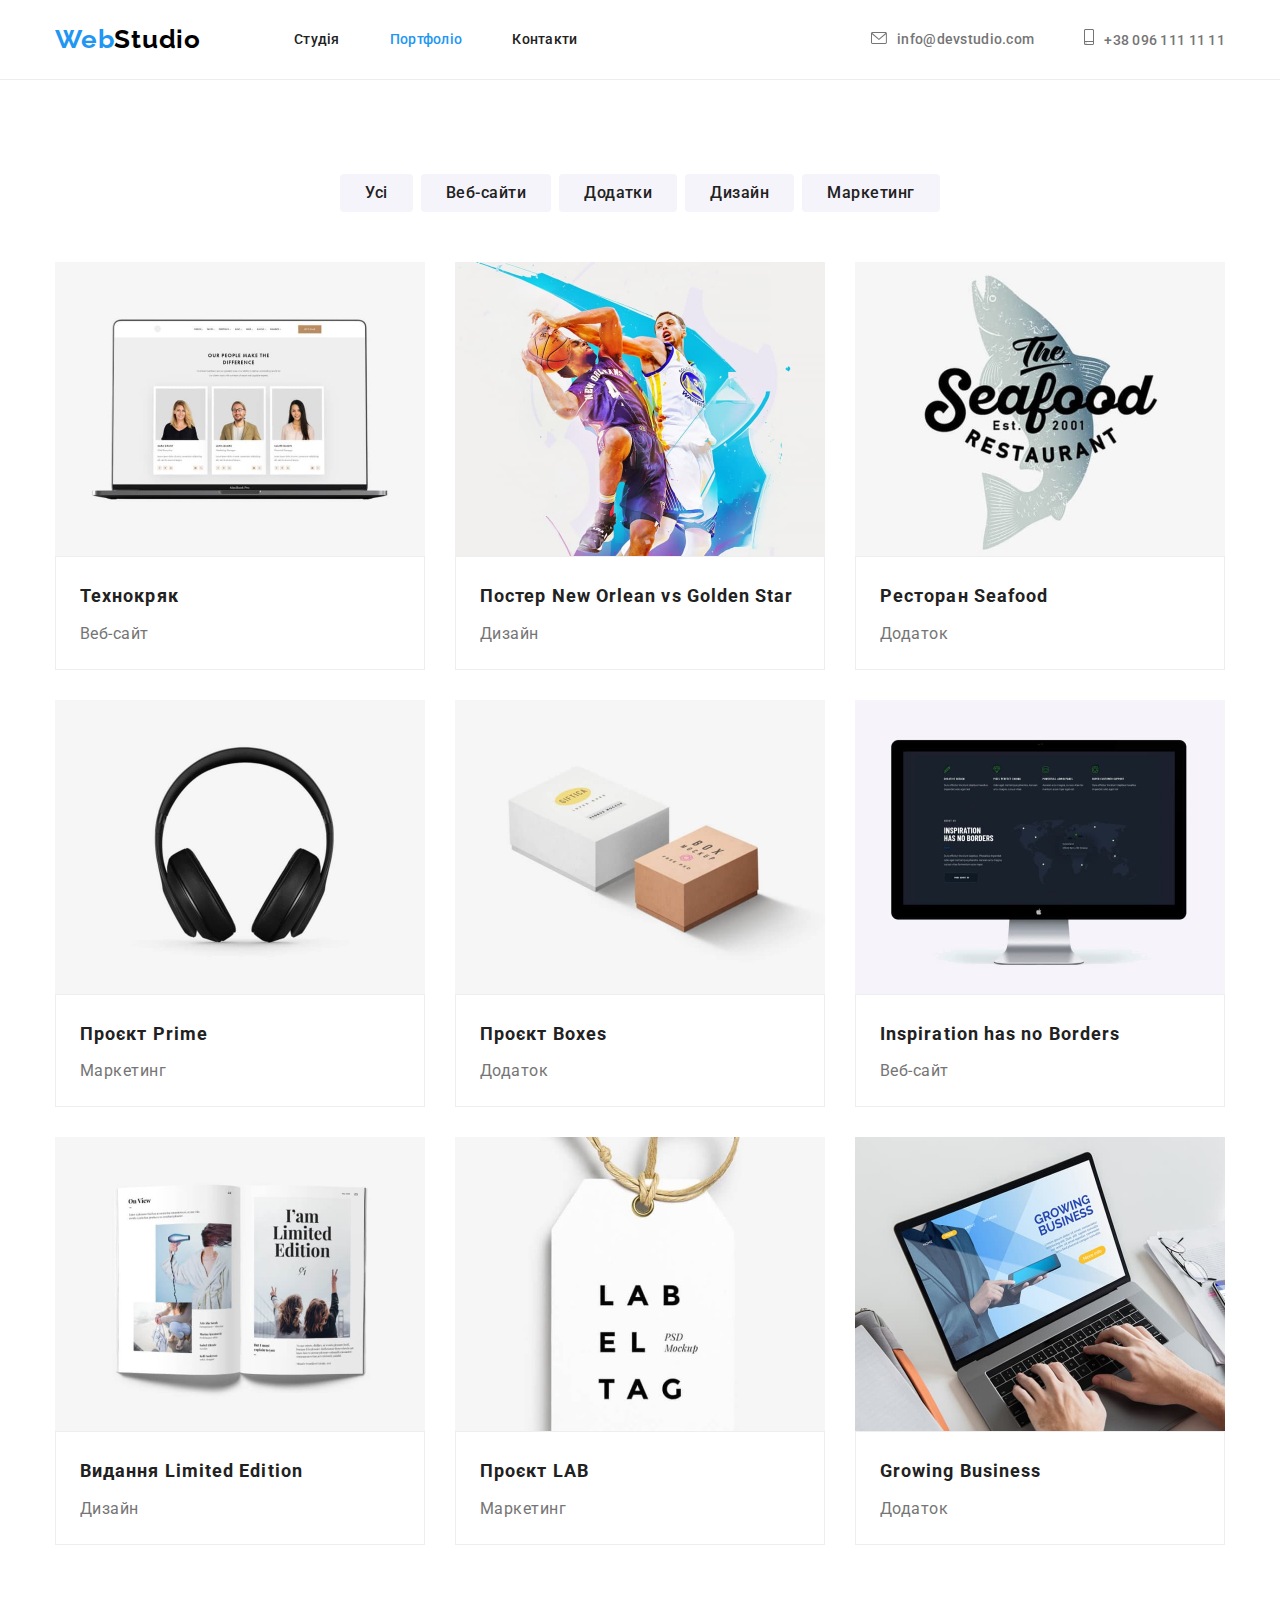
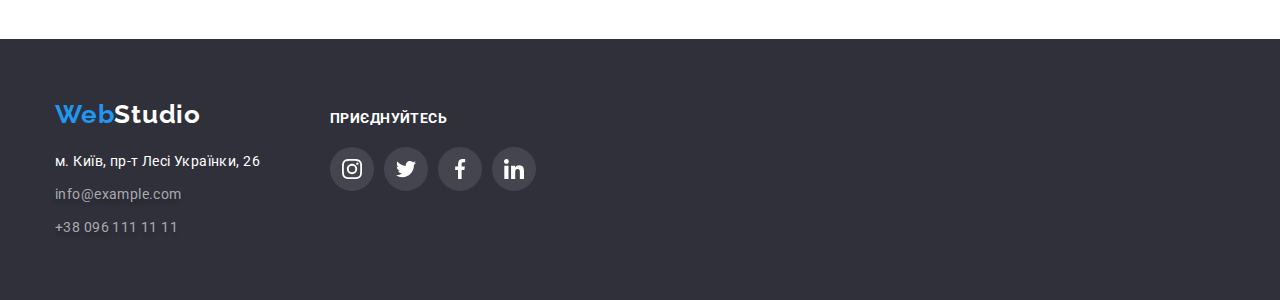
==== portfolio.html @ 7d75e86a "create-hv-04" ====
<!DOCTYPE html>
<html lang="en">
  <head>
    <meta charset="UTF-8" />
    <meta http-equiv="X-UA-Compatible" content="IE=edge" />
    <meta name="viewport" content="width=device-width, initial-scale=1.0" />
    <link rel="preconnect" href="https://fonts.googleapis.com" />
    <link rel="preconnect" href="https://fonts.gstatic.com" crossorigin />
    <link
      href="https://fonts.googleapis.com/css2?family=Raleway:wght@700&family=Roboto:wght@400;500;700;900&display=swap"
      rel="stylesheet"
    />
    <link
      rel="stylesheet"
      href="https://cdnjs.cloudflare.com/ajax/libs/modern-normalize/1.0.0/modern-normalize.min.css"
    />
    <!-- <link rel="stylesheet" href="./css/normalize.css" /> -->
    <title>Portfolio</title>
    <link rel="stylesheet" href="./css/styles.css" />
  </head>
  <body>
    <header class="header">
      <div class="container header-container">
        <nav class="navigation">
          <a href="./index.html" class="logo"
            ><span class="logo-web">Web</span
            ><span class="studio">Studio</span></a
          >
          <ul class="list navigation-list">
            <li class="navigation-item">
              <a href="./index.html" class="navigation-link link">Студія</a>
            </li>
            <li class="navigation-item">
              <a href="#" class="current navigation-link link">Портфоліо</a>
            </li>
            <li class="navigation-item">
              <a href="#" class="navigation-link link">Контакти</a>
            </li>
          </ul>
        </nav>
        <ul class="list coord-list">
          <li class="coord-item">
            <a href="maito:info@devstudio.com" class="coord-link link"
              ><svg aria-label="іконка конверт" class="mail">
                <use href="./imeges/icon.svg#icon-envelope"></use></svg
              >info@devstudio.com</a
            >
          </li>
          <li class="tel coord-item">
            <a href="tel:+380961111111" class="coord-link link"
              ><svg aria-label="іконка телефона" class="phone">
                <use href="./imeges/icon.svg#icon-smartphone"></use></svg
              >+38 096 111 11 11</a
            >
          </li>
        </ul>
      </div>
    </header>
    <main>
      <section class="section portfolio">
        <div class="container">
          <h1 class="portfolio-title">Портфоліо</h1>
          <ul class="list btn-list">
            <li class="btn-item">
              <button type="button" class="btn">Усі</button>
            </li>
            <li class="btn-item">
              <button type="button" class="btn">Веб-сайти</button>
            </li>
            <li class="btn-item">
              <button type="button" class="btn">Додатки</button>
            </li>
            <li class="btn-item">
              <button type="button" class="btn">Дизайн</button>
            </li>
            <li class="btn-item">
              <button type="button" class="btn">Маркетинг</button>
            </li>
          </ul>
          <ul class="list portfolio-list">
            <li class="project">
              <a href="#" class="project-link">
                <img src="./imeges/techno.jpg" alt="ноутбук" width="370" />
                <div class="project-div">
                  <h2 class="project-div-title">Технокряк</h2>
                  <p class="project-div-text">Веб-сайт</p>
                </div>
              </a>
            </li>
            <li class="project">
              <a href="#" class="project-link">
                <img
                  src="./imeges/poster.jpg"
                  alt="баскетболісти"
                  width="370"
                />
                <div class="project-div">
                  <h2 class="project-div-title">
                    Постер New Orlean vs Golden Star
                  </h2>
                  <p class="project-div-text">Дизайн</p>
                </div>
              </a>
            </li>
            <li class="project">
              <a href="#" class="project-link">
                <img
                  src="./imeges/restaurant.jpg"
                  alt="реклама ресторана"
                  width="370"
                />
                <div class="project-div">
                  <h2 class="project-div-title">Ресторан Seafood</h2>
                  <p class="project-div-text">Додаток</p>
                </div>
              </a>
            </li>
            <li class="project">
              <a href="#" class="project-link">
                <img src="./imeges/prime.jpg" alt="наушники" width="370" />
                <div class="project-div">
                  <h2 class="project-div-title">Проєкт Prime</h2>
                  <p class="project-div-text">Маркетинг</p>
                </div>
              </a>
            </li>
            <li class="project">
              <a href="#" class="project-link">
                <img src="./imeges/boxes.jpg" alt="коробки" width="370" />
                <div class="project-div">
                  <h2 class="project-div-title">Проєкт Boxes</h2>
                  <p class="project-div-text">Додаток</p>
                </div>
              </a>
            </li>
            <li class="project">
              <a href="#" class="project-link">
                <img src="./imeges/screen.jpg" alt="монитор" width="370" />
                <div class="project-div">
                  <h2 class="project-div-title">Inspiration has no Borders</h2>
                  <p class="project-div-text">Веб-сайт</p>
                </div>
              </a>
            </li>
            <li class="project">
              <a href="#" class="project-link">
                <img src="./imeges/edition.jpg" alt="книга" width="370" />
                <div class="project-div">
                  <h2 class="project-div-title">Видання Limited Edition</h2>
                  <p class="project-div-text">Дизайн</p>
                </div>
              </a>
            </li>
            <li class="project">
              <a href="#" class="project-link">
                <img src="./imeges/lab.jpg" alt="этикетка" width="370" />
                <div class="project-div">
                  <h2 class="project-div-title">Проєкт LAB</h2>
                  <p class="project-div-text">Маркетинг</p>
                </div>
              </a>
            </li>
            <li class="project">
              <a href="#" class="project-link">
                <img src="./imeges/netbook.jpg" alt="нетбук" width="370" />
                <div class="project-div">
                  <h2 class="project-div-title">Growing Business</h2>
                  <p class="project-div-text">Додаток</p>
                </div>
              </a>
            </li>
          </ul>
        </div>
      </section>
    </main>
    <!-- =================FOOTER================== -->
    <footer class="footer-portfolio">
      <div class="container footer-container">
        <div class="logo-address">
        <a href="./index.html" class="logo-footer"
          ><span class="logo-web">Web</span
          ><span class="studio-footer">Studio</span></a
        >
        <address class="footer-address">
          <ul class="list address">
            <li class="address-list">
              <a
                href="https://goo.gl/maps/hEYsXcacAsuqG2PV6"
                class="footer-address-link link"
                target="_blank"
                rel="noopener noreferrer nofollow"
                >м. Київ, пр-т Лесі Українки, 26</a
              >
            </li>
            <li class="address-list">
              <a href="mailto:info@example.com" class="address-link link"
                >info@example.com</a
              >
            </li>
            <li class="address-list">
              <a href="tel:+380961111111" class="address-link link"
                >+38 096 111 11 11</a
              >
            </li>
          </ul>
        </address>
        </div>
        <div class="join">
          <p class="social-list-title">приєднуйтесь</p>
          <ul class="social-list list">
            <li class="social-list-item">
              <a href="" class="social-list-link footer-link">
                <svg aria-label="іконка інстаграму" class="social-list-icon footer-icon">
                  <use href="./imeges/icon.svg#icon-instagram"></use>
                </svg>
              </a>
            </li>
            <li class="social-list-item">
              <a href="" class="social-list-link footer-link">
                <svg aria-label="іконка твітеру" class="social-list-icon footer-icon">
                  <use href="./imeges/icon.svg#icon-twitter"></use>
                </svg>
              </a>
            </li>
            <li class="social-list-item">
              <a href="" class="social-list-link footer-link">
                <svg aria-label="іконка фейсбука" class="social-list-icon footer-icon">
                  <use href="./imeges/icon.svg#icon-facebook"></use>
                </svg>
              </a>
            </li>
            <li class="social-list-item">
              <a href="" class="social-list-link footer-link">
                <svg aria-label="іконка лінкедіну" class="social-list-icon footer-icon">
                  <use href="./imeges/icon.svg#icon-linkedin"></use>
                </svg>
              </a>
            </li>
          </ul>
        </div>
      </div>
    </footer>
  </body>
</html>
---- css/styles.css ----
:root {
    --primary-color:#212121;
    --secondary-color:#757575;
    --dark-gray:#2F303A;
    --accent-color:#2196F3;
    --header-border:#ECECEC;
    --card-border-color:#EEEEEE;
    --common-white:#FFFFFF;
    --back-color:#F5F4FA;
    --clear-white:rgba(100%,100%,100%,60%);
    --logo-color:#000000;
    --icon-color:#AFB1B8;
    --button-hover-color:#188CE8;
    --shadow-color:rgba(0, 0, 0, 0.25);
    --logo-font:"Raleway",sans-serif;
    --main-font:"Roboto",sans-serif;
    --primary-title-size:44px;
    --secondary-title-size:36px;
    --title-size:26px;
    --text-size:18px;
    --primary-text-size:14px;
    --secondary-text-size:16px;
    --bold:700;
    --extra-bold:900;
    --medium:500;
    --regular:400;
}

body {
    background-color: var(--common-white);
    color: var(--primary-color);
    font-family: 'Roboto', sans-serif;
    font-size: var(--primary-text-size);
    letter-spacing: 0.03em;
}

h1,
h2,
h3,
h4,
h5,
h6,
p {
    margin: 0;
}

ul {
    margin: 0px;
    padding: 0px;
}

img {
    display: block;
    max-width: 100%;
    height: auto;
}

address {
    font-style: normal;
}

button {
    display: block;
    margin: 0 auto;
    cursor: pointer;
    border: none;
    border-radius: 4px;
}

.section {
    padding-top: 94px;
    padding-bottom: 94px;
}

.container{
    width: 1200px;
    margin: 0 auto;
    padding: 0 15px;
}

.list {
    list-style: none;
    padding-left: 0;
    margin: 0;
}

.link {
    text-decoration: none;
}

/* =========HEADER========= */


.header {
    box-sizing: border-box;
    padding-top: 24px;
    padding-bottom: 24px;
    background-color: var(--common-white);
    border-bottom: 1px solid var(--header-border);  
} 

.header-container {
    display: flex;
    align-items: center;
}


.logo {
    margin-right: 93px;
    font-family:var(--logo-font);
    font-weight: var(--bold);
    text-decoration: none;
    font-size: var(--title-size);
    line-height: 1.19;
    letter-spacing: 0.03em; 
}


.logo-web {
    color: var(--accent-color);
}
.studio {
    color: var(--logo-color);
}

.navigation {
    display: flex;
    align-items: center;
}

.navigation-list {
    display: flex;
}

.navigation-item:not(:last-child) {
    margin-right: 50px;
} 

.navigation-link {
    font-family: var(--main-font);
    font-weight: var(--medium);
    font-size: var(--primary-text-size);
    line-height: 1.14;
    letter-spacing: 0.02em;
    color: var(--primary-color);
}

.current,
.navigation-link:hover,
.navigation-link:focus,
.coord-link:hover,
.coord-link:focus {
    color: var(--accent-color);
    /* fill: var(--accent-color); */
    fill:currentColor;
}


.coord-list {
    display: flex;
    margin-left: auto;
    align-items: center;
}

/* .coord-item {
    display: flex;
} */

.coord-item:not(:last-child) {
    margin-right: 50px;
}

.coord-link {
    font-family: var(--main-font);
    font-weight: var(--medium);
    font-size: var(--primary-text-size);
    line-height: 1.14;
    letter-spacing: 0.02em;
    color:var(--secondary-color);
    fill: currentColor;
}

.mail {
    width: 16px;
    height: 12px;
    margin-right: 10px;
}

.phone {
    width: 10px;
    height: 16px;
    margin-right: 10px;
}


/* ==================MAIN================== */

/* Секція "Ефективні рішення для вашого бізнесу" */

.solutions {
    padding: 200px 0px;
    background-color: var(--dark-gray);
    background-image:linear-gradient(rgba(47, 48, 58, 0.4),rgba(47, 48, 58, 0.4)), url(../imeges/section-img/img.jpg);
    background-size: cover;


}

.section-title {
    width: 696px;
    margin: 0 auto;
    margin-bottom: 30px;
    font-family: var(--main-font);
    font-weight:var(--extra-bold);
    font-size: var(--primary-title-size);
    line-height: 1.36;
    text-align: center;
    letter-spacing: 0.06em;
    text-transform: uppercase;
    color:var(--common-white);
}

.button { 
    background-color: var(--accent-color);
    color: var(--common-white);
    padding: 10px 32px;
    font-family: var(--main-font);
    font-weight: var(--bold);
    font-size: var(--secondary-text-size);
    line-height: 1.87;
    letter-spacing: 0.06em;
    box-shadow: 0px 4px 4px var(--shadow-color);
}

.button:hover,
.button:focus {
    background-color: var(--button-hover-color);
    color: var(--common-white);
}


/* <--Секція "Особливості"--> */


.trait-title {
    display: none;
    text-align: center;
}

.trait-list {
    display:flex;
}

.trait-list-item {
    margin-right: 30px;
    color: var(--secondary-color);
    font-family: var(--main-font);
    font-size: var(--primary-text-size);
    line-height: 1.71;
    letter-spacing: 0.03em;
    width: 270px;
}

.trait-list-item:last-child {
    margin-right: 0px;
}


.icon-div {
    width: 270px;
    height: 120px;
    padding: 25px 100px;
    background-color: var(--back-color);
    margin-bottom: 30px;
    border-radius: 4px;


}

.svg-item {
    display: block;
    width: 70px;
    height: 70px;
    
}

.trait-list-title {
    margin-bottom: 10px;
    color: var(--primary-color);
    font-family: var(--main-font);
    font-style: normal;
    font-weight: var(--bold);
    font-size: var(--primary-text-size);
    line-height: 1.14;
    letter-spacing: 0.03em;
    text-transform: uppercase;
}


/* Секція "Чим ми займаємося" */

.activity {
    padding-top: 0;
}

.activity-title {
    margin-bottom: 50px;
    font-family: var(--main-font);
    font-style: normal;
    font-weight: var(--bold);
    font-size: var(--secondary-title-size);
    line-height: 1.16;
    text-align: center;
    color:var(--primary-color);
    letter-spacing: 0.03em;
}

.activity-list {
    display: flex;
    background-color: var(--common-white);
}

.activity-item:not(:last-child) {
    margin-right: 30px;
}

/* Секція "Наша команда" */

.team {
    background-color: var(--back-color);
}

.team-title {
    margin-bottom: 50px;
    font-family: var(--main-font);
    font-weight: var(--bold);
    font-size: var(--secondary-title-size);
    line-height: 1.16;
    text-align: center;
    letter-spacing: 0.03em;
    color:var(--primary-color);
}

.team-list {
    display: flex;
}

.team-item {
    margin-right: 30px;
    background-color: var(--common-white);
    box-shadow: 0px 4px 4px var(--shadow-color);
    border-radius: 0px 0px 4px 4px;
}

.team-item:last-child {
    margin-right: 0px;
}


.div-team {
    padding: 30px 0px;
    text-align: center;
}

.team-item-title {
    font-family: var(--main-font);
    font-style: normal;
    font-weight: var(--medium);
    font-size: var(--secondary-text-size);
    line-height: 1.19;
    letter-spacing: 0.03em;
    color:var(--primary-color);
    margin-bottom: 10px;
}

.major {
    text-align: center;
    font-family: var(--main-font);
    font-size: var(--secondary-text-size);
    line-height: 1.19;
    letter-spacing: 0.03em;
    color:var(--secondary-color);
    margin-bottom: 16px;
}

.social-list-icon {
    width: 20px;
    height: 20px;
    fill: var(--icon-color);
}

.social-list {
    display: flex;
    justify-content: center;
    column-gap: 10px;

}

.social-list-link {
    display: flex;
    align-items: center;
    justify-content: center;
    width: 44px;
    height: 44px;
    border-radius: 50%;
}

.social-list-link:hover,
.social-list-link:focus {
    background-color: var(--accent-color);
}

.social-list-link:hover .social-list-icon,
.social-list-link:focus .social-list-icon {
    fill: var(--common-white);
}

/* =======Секція "Постійні клієнти"======== */

.client-link {
    fill: var(--icon-color);
}

.clients-title {
    text-align: center;
    font-family: var(--main-font);
    font-weight: var(--bold);
    font-size: 36px;
    line-height: 1.17;
    letter-spacing: 0.03em;
    margin-bottom: 50px;
}

.client-div {
    width: 170px;
    height: 92px;
    padding: 16px 32px;
    border: 1px solid var(--icon-color);
    border-radius: 4px;
    background-color: var(--common-white);

}



.client-list {
    display: flex;
    gap:30px;
}

.client-logo {
    width: 106px;
    height: 60px;
}

.client-link:hover,
.client-link:focus {
    color: var(--accent-color);
    fill:currentColor;
}


  /* =========FOOTER========= */


.footer-container {
    display: flex;
}

.logo-address {
    margin-right: 70px;
}

.footer,
.footer-portfolio {
    background-color: var(--dark-gray);
    padding-top: 60px;
    padding-bottom: 60px;
}


.footer-address {
    padding: 0px; 
}

.address {
    text-decoration: none;
}

.address-list {
    margin-bottom: 9px;
}

.address-list:last-child {
    margin-bottom: 0px;
}


.footer-address-link {
    color:var(--common-white);
    font-family: var(--main-font);
    font-style: normal;
    font-size: var(--primary-text-size);
    line-height: 1.71;
    letter-spacing: 0.03em;
}

.footer-address-link:hover,
.footer-address-link:focus,
.address-link:hover,
.address-link:focus {
    color: var(--accent-color);
}


.address-link {
    color: var(--clear-white);
    font-family: var(--main-font);
    font-style: normal;
    font-size: var(--primary-text-size);
    line-height: 1.71;
    letter-spacing: 0.03em;
    text-shadow: 0px 4px 4px var(--shadow-color);
}


.logo-footer {
    font-family: var(--logo-font);
    font-weight: var(--bold);
    text-decoration: none;
    font-size: var(--title-size);
    line-height: 1.19;
    letter-spacing: 0.03em;
    display: inline-block;
    margin-bottom: 20px;
}

.studio-footer {
    color:var(--common-white);
    
}


.footer-link {
    background: rgba(255, 255, 255, 0.1);
}

.footer-icon {
    fill:var(--common-white);
}

.join {
    padding-top: 12px;
    padding-bottom: 40px;
}

.social-list-title {
    font-family: var(--main-font);
    font-weight: var(--bold);
    font-size: 14px;
    line-height: 1.14;
    letter-spacing: 0.03em;
    text-transform: uppercase;
    color: var(--common-white);
    margin-bottom: 20px;
}


 /* < -- main for portfolio --> */


.portfolio-title {
    text-align: center;
    display: none;
}

.btn {
    background-color: var(--back-color);
    border: none;
    border-radius: 4px;
    font-family: var(--main-font);
    font-style: normal;
    font-weight: var(--medium);
    font-size: var(--secondary-text-size);
    line-height: 1.62;
    text-align: center;
    color: var(--primary-color);
    letter-spacing: 0.03em;
    cursor: pointer;
}

.btn:hover,
.btn:focus {
    background-color: var(--accent-color);
    color: var(--common-white);
    box-shadow: 0px 4px 4px var(--shadow-color);
}

.btn {
    padding: 6px 22px;
}

.btn:first-child {
    padding: 6px 25px;
}


.btn-list {
    display: flex;
    justify-content: center;
    margin-bottom: 50px;
}


.btn-item:not(:last-child) {
    margin-right: 8px;
}


.portfolio-list {
    display: flex;
    flex-wrap: wrap;
    gap: 30px;
}

.project-div {
    padding: 20px 24px;
    text-decoration: none;
    border: 1px solid var(--card-border-color);

}

.project-div-title {
    margin-bottom: 4px;
    font-family: var(--main-font);
    font-style: normal;
    font-weight: var(--bold);
    font-size: var(--text-size);
    line-height: 2.1;
    letter-spacing: 0.06em;
    color: var(--main-font);
}

.project-div-text {
    font-family: var(--main-font);
    font-size: var(--secondary-text-size);
    line-height: 1.87;
    letter-spacing: 0.03em;
    color: var(--secondary-color);
}
.project-link {
    text-decoration: none;
    color: inherit;
}

.project:hover {
    box-shadow: 0px 1px 1px rgba(0, 0, 0, 0.12), 0px 4px 4px rgba(0, 0, 0, 0.06), 1px 4px 6px rgba(0, 0, 0, 0.16);
}
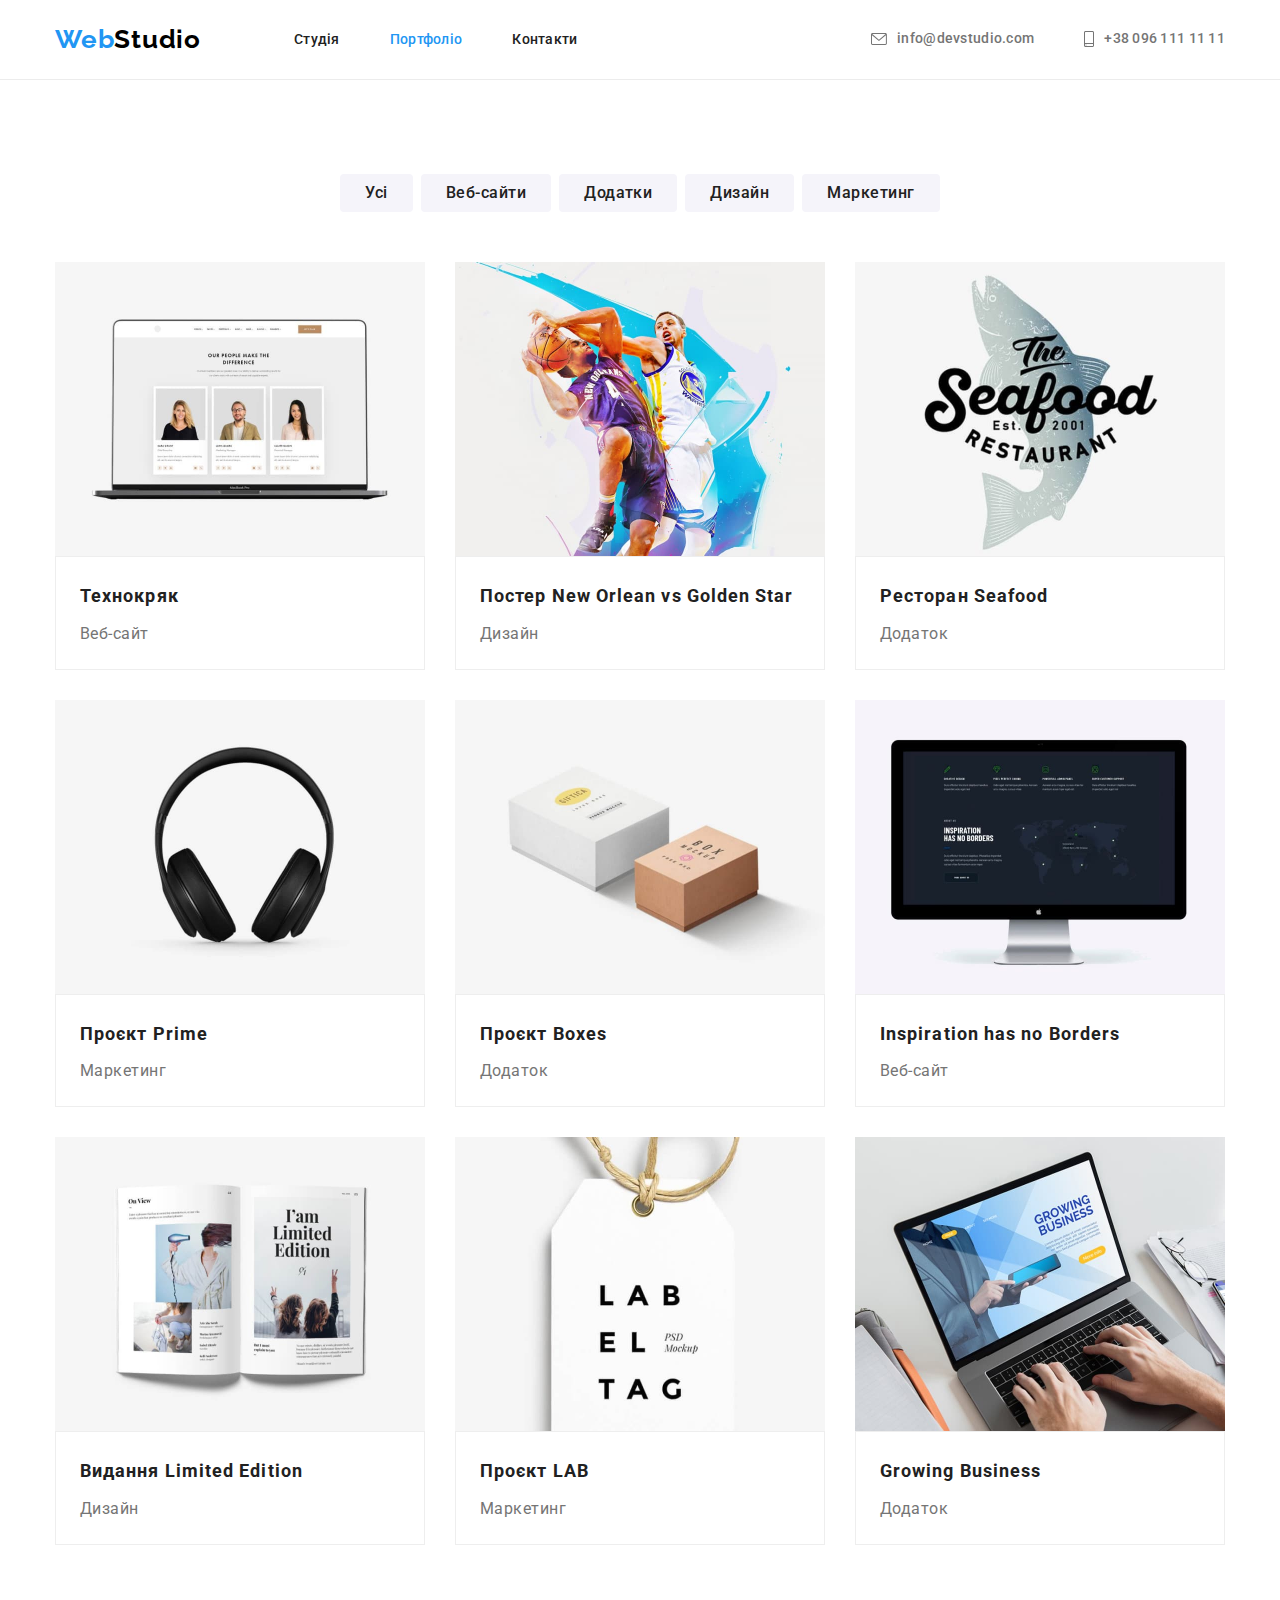
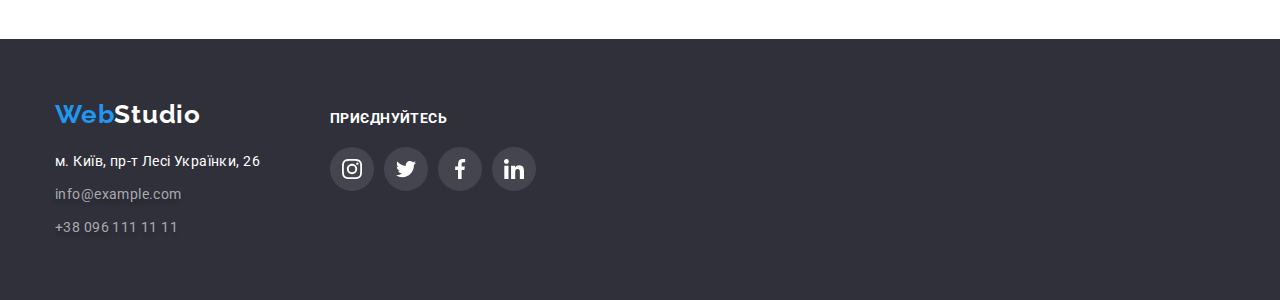
==== commit af569fe7: "changes" ====
--- a/portfolio.html
+++ b/portfolio.html
@@ -79,7 +79,7 @@
           </ul>
           <ul class="list portfolio-list">
             <li class="project">
-              <a href="#" class="project-link">
+              <a href="#" class="project-link link">
                 <img src="./imeges/techno.jpg" alt="ноутбук" width="370" />
                 <div class="project-div">
                   <h2 class="project-div-title">Технокряк</h2>
@@ -88,7 +88,7 @@
               </a>
             </li>
             <li class="project">
-              <a href="#" class="project-link">
+              <a href="#" class="project-link link">
                 <img
                   src="./imeges/poster.jpg"
                   alt="баскетболісти"
@@ -103,7 +103,7 @@
               </a>
             </li>
             <li class="project">
-              <a href="#" class="project-link">
+              <a href="#" class="project-link link">
                 <img
                   src="./imeges/restaurant.jpg"
                   alt="реклама ресторана"
@@ -116,7 +116,7 @@
               </a>
             </li>
             <li class="project">
-              <a href="#" class="project-link">
+              <a href="#" class="project-link link">
                 <img src="./imeges/prime.jpg" alt="наушники" width="370" />
                 <div class="project-div">
                   <h2 class="project-div-title">Проєкт Prime</h2>
@@ -125,7 +125,7 @@
               </a>
             </li>
             <li class="project">
-              <a href="#" class="project-link">
+              <a href="#" class="project-link link">
                 <img src="./imeges/boxes.jpg" alt="коробки" width="370" />
                 <div class="project-div">
                   <h2 class="project-div-title">Проєкт Boxes</h2>
@@ -134,7 +134,7 @@
               </a>
             </li>
             <li class="project">
-              <a href="#" class="project-link">
+              <a href="#" class="project-link link">
                 <img src="./imeges/screen.jpg" alt="монитор" width="370" />
                 <div class="project-div">
                   <h2 class="project-div-title">Inspiration has no Borders</h2>
@@ -143,7 +143,7 @@
               </a>
             </li>
             <li class="project">
-              <a href="#" class="project-link">
+              <a href="#" class="project-link link">
                 <img src="./imeges/edition.jpg" alt="книга" width="370" />
                 <div class="project-div">
                   <h2 class="project-div-title">Видання Limited Edition</h2>
@@ -152,7 +152,7 @@
               </a>
             </li>
             <li class="project">
-              <a href="#" class="project-link">
+              <a href="#" class="project-link link">
                 <img src="./imeges/lab.jpg" alt="этикетка" width="370" />
                 <div class="project-div">
                   <h2 class="project-div-title">Проєкт LAB</h2>
@@ -161,7 +161,7 @@
               </a>
             </li>
             <li class="project">
-              <a href="#" class="project-link">
+              <a href="#" class="project-link link">
                 <img src="./imeges/netbook.jpg" alt="нетбук" width="370" />
                 <div class="project-div">
                   <h2 class="project-div-title">Growing Business</h2>
@@ -177,61 +177,73 @@
     <footer class="footer-portfolio">
       <div class="container footer-container">
         <div class="logo-address">
-        <a href="./index.html" class="logo-footer"
-          ><span class="logo-web">Web</span
-          ><span class="studio-footer">Studio</span></a
-        >
-        <address class="footer-address">
-          <ul class="list address">
-            <li class="address-list">
-              <a
-                href="https://goo.gl/maps/hEYsXcacAsuqG2PV6"
-                class="footer-address-link link"
-                target="_blank"
-                rel="noopener noreferrer nofollow"
-                >м. Київ, пр-т Лесі Українки, 26</a
-              >
-            </li>
-            <li class="address-list">
-              <a href="mailto:info@example.com" class="address-link link"
-                >info@example.com</a
-              >
-            </li>
-            <li class="address-list">
-              <a href="tel:+380961111111" class="address-link link"
-                >+38 096 111 11 11</a
-              >
-            </li>
-          </ul>
-        </address>
+          <a href="./index.html" class="logo-footer"
+            ><span class="logo-web">Web</span
+            ><span class="studio-footer">Studio</span></a
+          >
+          <address class="footer-address">
+            <ul class="list address">
+              <li class="address-list">
+                <a
+                  href="https://goo.gl/maps/hEYsXcacAsuqG2PV6"
+                  class="footer-address-link link"
+                  target="_blank"
+                  rel="noopener noreferrer nofollow"
+                  >м. Київ, пр-т Лесі Українки, 26</a
+                >
+              </li>
+              <li class="address-list">
+                <a href="mailto:info@example.com" class="address-link link"
+                  >info@example.com</a
+                >
+              </li>
+              <li class="address-list">
+                <a href="tel:+380961111111" class="address-link link"
+                  >+38 096 111 11 11</a
+                >
+              </li>
+            </ul>
+          </address>
         </div>
         <div class="join">
           <p class="social-list-title">приєднуйтесь</p>
           <ul class="social-list list">
             <li class="social-list-item">
               <a href="" class="social-list-link footer-link">
-                <svg aria-label="іконка інстаграму" class="social-list-icon footer-icon">
+                <svg
+                  aria-label="іконка інстаграму"
+                  class="social-list-icon footer-icon"
+                >
                   <use href="./imeges/icon.svg#icon-instagram"></use>
                 </svg>
               </a>
             </li>
             <li class="social-list-item">
               <a href="" class="social-list-link footer-link">
-                <svg aria-label="іконка твітеру" class="social-list-icon footer-icon">
+                <svg
+                  aria-label="іконка твітеру"
+                  class="social-list-icon footer-icon"
+                >
                   <use href="./imeges/icon.svg#icon-twitter"></use>
                 </svg>
               </a>
             </li>
             <li class="social-list-item">
               <a href="" class="social-list-link footer-link">
-                <svg aria-label="іконка фейсбука" class="social-list-icon footer-icon">
+                <svg
+                  aria-label="іконка фейсбука"
+                  class="social-list-icon footer-icon"
+                >
                   <use href="./imeges/icon.svg#icon-facebook"></use>
                 </svg>
               </a>
             </li>
             <li class="social-list-item">
               <a href="" class="social-list-link footer-link">
-                <svg aria-label="іконка лінкедіну" class="social-list-icon footer-icon">
+                <svg
+                  aria-label="іконка лінкедіну"
+                  class="social-list-icon footer-icon"
+                >
                   <use href="./imeges/icon.svg#icon-linkedin"></use>
                 </svg>
               </a>
--- a/css/styles.css
+++ b/css/styles.css
@@ -10,6 +10,7 @@
     --clear-white:rgba(100%,100%,100%,60%);
     --logo-color:#000000;
     --icon-color:#AFB1B8;
+    --footer-link-backgraund:rgba(255, 255, 255, 0.1);
     --button-hover-color:#188CE8;
     --shadow-color:rgba(0, 0, 0, 0.25);
     --logo-font:"Raleway",sans-serif;
@@ -86,6 +87,7 @@
 
 .link {
     text-decoration: none;
+    color:inherit;
 }
 
 /* =========HEADER========= */
@@ -145,16 +147,12 @@
     color: var(--primary-color);
 }
 
-.current,
 .navigation-link:hover,
 .navigation-link:focus,
 .coord-link:hover,
 .coord-link:focus {
     color: var(--accent-color);
-    /* fill: var(--accent-color); */
-    fill:currentColor;
-}
-
+}
 
 .coord-list {
     display: flex;
@@ -162,15 +160,13 @@
     align-items: center;
 }
 
-/* .coord-item {
-    display: flex;
-} */
-
 .coord-item:not(:last-child) {
     margin-right: 50px;
 }
 
 .coord-link {
+    display: flex;
+    align-items: center;
     font-family: var(--main-font);
     font-weight: var(--medium);
     font-size: var(--primary-text-size);
@@ -199,6 +195,10 @@
 
 .solutions {
     padding: 200px 0px;
+    max-width: 1600px;
+    height: 600px;
+    margin: 0 auto;
+    background-repeat: no-repeat;
     background-color: var(--dark-gray);
     background-image:linear-gradient(rgba(47, 48, 58, 0.4),rgba(47, 48, 58, 0.4)), url(../imeges/section-img/img.jpg);
     background-size: cover;
@@ -383,12 +383,6 @@
     margin-bottom: 16px;
 }
 
-.social-list-icon {
-    width: 20px;
-    height: 20px;
-    fill: var(--icon-color);
-}
-
 .social-list {
     display: flex;
     justify-content: center;
@@ -403,45 +397,45 @@
     width: 44px;
     height: 44px;
     border-radius: 50%;
+    color: var(--icon-color);
+}
+
+.social-list-icon {
+    width: 20px;
+    height: 20px;
+    fill: currentColor;
 }
 
 .social-list-link:hover,
 .social-list-link:focus {
     background-color: var(--accent-color);
-}
-
-.social-list-link:hover .social-list-icon,
-.social-list-link:focus .social-list-icon {
-    fill: var(--common-white);
+    color: var(--common-white);
 }
 
 /* =======Секція "Постійні клієнти"======== */
 
+
 .client-link {
-    fill: var(--icon-color);
-}
-
-.clients-title {
-    text-align: center;
-    font-family: var(--main-font);
-    font-weight: var(--bold);
-    font-size: 36px;
-    line-height: 1.17;
-    letter-spacing: 0.03em;
-    margin-bottom: 50px;
-}
-
-.client-div {
     width: 170px;
     height: 92px;
-    padding: 16px 32px;
+    display: flex;
+    justify-content: center;
+    align-items: center;
     border: 1px solid var(--icon-color);
     border-radius: 4px;
     background-color: var(--common-white);
-
-}
-
-
+    color: var(--icon-color);
+}
+
+.clients-title {
+    text-align: center;
+    font-family: var(--main-font);
+    font-weight: var(--bold);
+    font-size: 36px;
+    line-height: 1.17;
+    letter-spacing: 0.03em;
+    margin-bottom: 50px;
+}
 
 .client-list {
     display: flex;
@@ -451,12 +445,13 @@
 .client-logo {
     width: 106px;
     height: 60px;
+    fill: currentColor;
 }
 
 .client-link:hover,
 .client-link:focus {
+    border-color: var(--accent-color);
     color: var(--accent-color);
-    fill:currentColor;
 }
 
 
@@ -465,6 +460,7 @@
 
 .footer-container {
     display: flex;
+    align-items: baseline;
 }
 
 .logo-address {
@@ -504,7 +500,7 @@
     line-height: 1.71;
     letter-spacing: 0.03em;
 }
-
+.current,
 .footer-address-link:hover,
 .footer-address-link:focus,
 .address-link:hover,
@@ -542,16 +538,11 @@
 
 
 .footer-link {
-    background: rgba(255, 255, 255, 0.1);
+    background: var(--footer-link-backgraund);
 }
 
 .footer-icon {
     fill:var(--common-white);
-}
-
-.join {
-    padding-top: 12px;
-    padding-bottom: 40px;
 }
 
 .social-list-title {
@@ -648,12 +639,11 @@
     letter-spacing: 0.03em;
     color: var(--secondary-color);
 }
-.project-link {
-    text-decoration: none;
-    color: inherit;
-}
-
-.project:hover {
+ .project-link {
+    display: block;
+} 
+
+.project-link:hover {
     box-shadow: 0px 1px 1px rgba(0, 0, 0, 0.12), 0px 4px 4px rgba(0, 0, 0, 0.06), 1px 4px 6px rgba(0, 0, 0, 0.16);
 }
 
